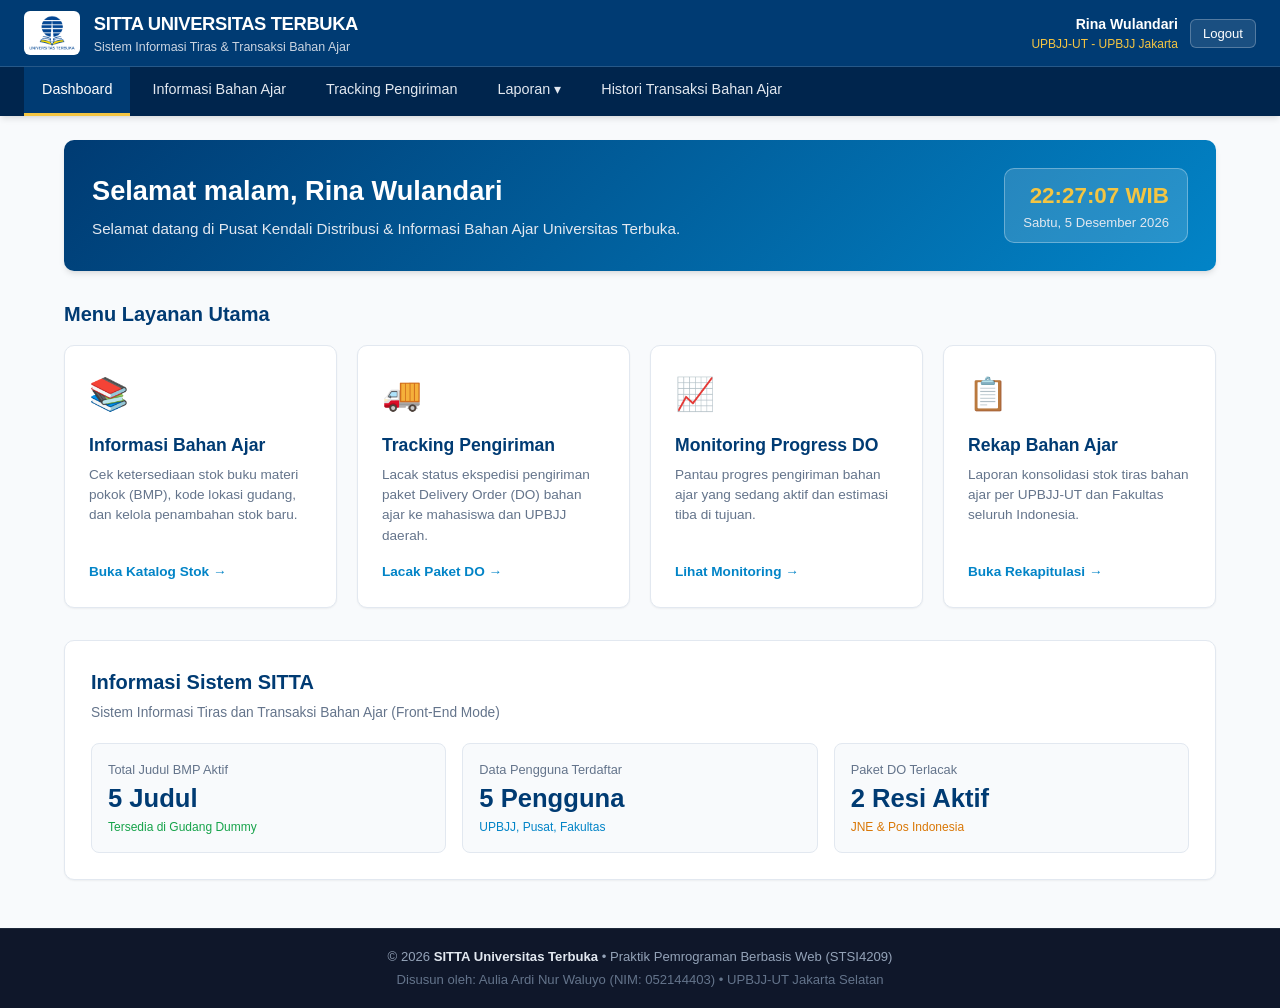
==== dashboard.html @ 4d26fff1 "feat: complete Tugas Praktik 1 STSI4209 SITTA UT front-end" ====
<!DOCTYPE html>
<html lang="id">
<head>
  <meta charset="UTF-8">
  <meta name="viewport" content="width=device-width, initial-scale=1.0">
  <title>Dashboard - SITTA Universitas Terbuka</title>
  <link rel="stylesheet" href="css/style.css">
</head>
<body>

  <!-- Site Header -->
  <header class="site-header">
    <div class="header-top">
      <a href="dashboard.html" class="brand-wrapper">
        <img src="assets/logo-ut.png" alt="Logo UT" class="brand-logo">
        <div>
          <div class="brand-title">SITTA UNIVERSITAS TERBUKA</div>
          <div class="brand-subtitle">Sistem Informasi Tiras &amp; Transaksi Bahan Ajar</div>
        </div>
      </a>

      <div class="user-badge">
        <div class="user-info">
          <div class="user-name" id="headerUserName">Memuat...</div>
          <div class="user-role" id="headerUserRole">User</div>
        </div>
        <button id="btnLogout" class="btn-logout" title="Keluar dari sistem">Logout</button>
      </div>
    </div>

    <!-- Navigation Bar Utama -->
    <nav class="navbar" aria-label="Navigasi Utama">
      <ul class="nav-list">
        <li class="nav-item">
          <a href="dashboard.html" class="nav-link active">Dashboard</a>
        </li>
        <li class="nav-item">
          <a href="stok.html" class="nav-link">Informasi Bahan Ajar</a>
        </li>
        <li class="nav-item">
          <a href="tracking.html" class="nav-link">Tracking Pengiriman</a>
        </li>
        <li class="nav-item has-dropdown">
          <a href="#" class="nav-link" id="navLaporan" onclick="return false;">Laporan &#9662;</a>
          <div class="dropdown-menu">
            <a href="#" class="dropdown-item" onclick="showCustomAlert('Fitur Monitoring Progress DO Bahan Ajar menampilkan rekapitulasi pengiriman bahan ajar antar UPBJJ.', 'Monitoring Progress DO', '📊'); return false;">
              Monitoring Progress DO Bahan Ajar
            </a>
            <a href="#" class="dropdown-item" onclick="showCustomAlert('Fitur Rekap Bahan Ajar menyajikan data perputaran sirkulasi buku ajar per semester.', 'Rekap Bahan Ajar', '📑'); return false;">
              Rekap Bahan Ajar
            </a>
          </div>
        </li>
        <li class="nav-item">
          <a href="#" class="nav-link" onclick="showCustomAlert('Histori Transaksi Bahan Ajar memuat rekaman seluruh pesanan DO yang telah selesai dan diarsipkan.', 'Histori Transaksi', '🕒'); return false;">
            Histori Transaksi Bahan Ajar
          </a>
        </li>
      </ul>
    </nav>
  </header>

  <!-- Main Content -->
  <main class="main-container">
    
    <!-- Hero Greeting Berdasarkan Waktu Local Time -->
    <section class="greeting-hero">
      <div class="greeting-text">
        <h1 id="dashboardGreeting">Selamat Datang</h1>
        <p>Selamat datang di Pusat Kendali Distribusi &amp; Informasi Bahan Ajar Universitas Terbuka.</p>
      </div>
      <div class="greeting-time-badge">
        <div class="time-clock" id="liveClockTime">--:--:-- WIB</div>
        <div class="time-date" id="liveClockDate">Memuat tanggal...</div>
      </div>
    </section>

    <!-- Quick Navigation Cards Grid -->
    <section>
      <h2 class="section-title" style="margin-bottom: 16px;">Menu Layanan Utama</h2>
      <div class="dashboard-grid">
        
        <a href="stok.html" class="dash-card">
          <div class="dash-card-icon">📚</div>
          <h3 class="dash-card-title">Informasi Bahan Ajar</h3>
          <p class="dash-card-desc">Cek ketersediaan stok buku materi pokok (BMP), kode lokasi gudang, dan kelola penambahan stok baru.</p>
          <div class="dash-card-cta">Buka Katalog Stok &rarr;</div>
        </a>

        <a href="tracking.html" class="dash-card">
          <div class="dash-card-icon">🚚</div>
          <h3 class="dash-card-title">Tracking Pengiriman</h3>
          <p class="dash-card-desc">Lacak status ekspedisi pengiriman paket Delivery Order (DO) bahan ajar ke mahasiswa dan UPBJJ daerah.</p>
          <div class="dash-card-cta">Lacak Paket DO &rarr;</div>
        </a>

        <div class="dash-card" style="cursor: pointer;" onclick="showCustomAlert('Laporan Monitoring DO menyajikan status real-time pesanan yang sedang diproses di loket maupun transit ekspedisi.', 'Monitoring DO', '📊')">
          <div class="dash-card-icon">📈</div>
          <h3 class="dash-card-title">Monitoring Progress DO</h3>
          <p class="dash-card-desc">Pantau progres pengiriman bahan ajar yang sedang aktif dan estimasi tiba di tujuan.</p>
          <div class="dash-card-cta">Lihat Monitoring &rarr;</div>
        </div>

        <div class="dash-card" style="cursor: pointer;" onclick="showCustomAlert('Rekapitulasi Bahan Ajar merinci total stok masuk, stok terdistribusi, dan persentase serapan BMP semester ini.', 'Rekap Stok', '📦')">
          <div class="dash-card-icon">📋</div>
          <h3 class="dash-card-title">Rekap Bahan Ajar</h3>
          <p class="dash-card-desc">Laporan konsolidasi stok tiras bahan ajar per UPBJJ-UT dan Fakultas seluruh Indonesia.</p>
          <div class="dash-card-cta">Buka Rekapitulasi &rarr;</div>
        </div>

      </div>
    </section>

    <!-- Ringkasan Statistik Singkat -->
    <section class="card-section">
      <h2 class="section-title">Informasi Sistem SITTA</h2>
      <p class="section-subtitle">Sistem Informasi Tiras dan Transaksi Bahan Ajar (Front-End Mode)</p>
      
      <div style="display: grid; grid-template-columns: repeat(auto-fit, minmax(200px, 1fr)); gap: 16px; margin-top: 14px;">
        <div style="background: #F8FAFC; border: 1px solid #E2E8F0; padding: 16px; border-radius: 8px;">
          <div style="font-size: 0.8rem; color: #64748B;">Total Judul BMP Aktif</div>
          <div style="font-size: 1.6rem; font-weight: 700; color: var(--ut-primary);">5 Judul</div>
          <div style="font-size: 0.75rem; color: #16A34A;">Tersedia di Gudang Dummy</div>
        </div>
        <div style="background: #F8FAFC; border: 1px solid #E2E8F0; padding: 16px; border-radius: 8px;">
          <div style="font-size: 0.8rem; color: #64748B;">Data Pengguna Terdaftar</div>
          <div style="font-size: 1.6rem; font-weight: 700; color: var(--ut-primary);">5 Pengguna</div>
          <div style="font-size: 0.75rem; color: #0284C7;">UPBJJ, Pusat, Fakultas</div>
        </div>
        <div style="background: #F8FAFC; border: 1px solid #E2E8F0; padding: 16px; border-radius: 8px;">
          <div style="font-size: 0.8rem; color: #64748B;">Paket DO Terlacak</div>
          <div style="font-size: 1.6rem; font-weight: 700; color: var(--ut-primary);">2 Resi Aktif</div>
          <div style="font-size: 0.75rem; color: #D97706;">JNE &amp; Pos Indonesia</div>
        </div>
      </div>
    </section>

  </main>

  <!-- Modal Box: Custom Alert Box / Pop-up Feedback -->
  <div class="modal-overlay" id="modalAlert">
    <div class="modal-box" style="max-width: 400px;">
      <div class="modal-body alert-box">
        <div class="alert-icon" id="alertIcon">⚠️</div>
        <h3 id="alertTitle" style="color: var(--ut-primary); margin-bottom: 8px; font-size: 1.15rem;">Pemberitahuan</h3>
        <p class="alert-message" id="alertMessage">Pesan informasi</p>
        <button type="button" class="btn-primary btn-modal-close" style="width: 120px; margin: 0 auto; display: block;">OK</button>
      </div>
    </div>
  </div>

  <!-- Footer -->
  <footer class="site-footer">
    <p>&copy; 2026 <strong>SITTA Universitas Terbuka</strong> &bull; Praktik Pemrograman Berbasis Web (STSI4209)</p>
    <p style="margin-top: 4px; color: #64748B;">Disusun oleh: Aulia Ardi Nur Waluyo (NIM: 052144403) &bull; UPBJJ-UT Jakarta Selatan</p>
  </footer>

  <!-- Import JS -->
  <script src="js/data.js"></script>
  <script src="js/script.js"></script>
</body>
</html>
---- css/style.css ----
/* ==========================================================================
   STYLE.CSS - SITTA UNIVERSITAS TERBUKA
   Tugas Praktik 1 - STSI4209 Pemrograman Berbasis Web
   Mahasiswa: Aulia Ardi Nur Waluyo (NIM: 052144403)
   ========================================================================== */

:root {
  --ut-primary: #003B73;       /* Biru Khas UT */
  --ut-primary-dark: #00254D;
  --ut-accent: #F4C542;        /* Kuning Emas Khas UT */
  --ut-accent-hover: #E0B332;
  --bg-page: #F8FAFC;
  --bg-card: #FFFFFF;
  --text-main: #0F172A;
  --text-muted: #64748B;
  --border-color: #E2E8F0;
  --border-focus: #003B73;
  --success-bg: #DCFCE7;
  --success-text: #166534;
  --warning-bg: #FEF3C7;
  --warning-text: #92400E;
  --danger-bg: #FEE2E2;
  --danger-text: #991B1B;
  --info-bg: #E0F2FE;
  --info-text: #075985;
  --radius-sm: 6px;
  --radius-md: 10px;
  --radius-lg: 16px;
  --shadow-sm: 0 1px 2px rgba(0, 0, 0, 0.05);
  --shadow-md: 0 4px 6px -1px rgba(0, 0, 0, 0.1), 0 2px 4px -2px rgba(0, 0, 0, 0.05);
  --shadow-lg: 0 10px 15px -3px rgba(0, 0, 0, 0.1), 0 4px 6px -4px rgba(0, 0, 0, 0.05);
  --font-family: -apple-system, BlinkMacSystemFont, "Segoe UI", Roboto, Helvetica, Arial, sans-serif;
}

* {
  box-sizing: border-box;
  margin: 0;
  padding: 0;
}

body {
  font-family: var(--font-family);
  background-color: var(--bg-page);
  color: var(--text-main);
  line-height: 1.5;
  min-height: 100vh;
  display: flex;
  flex-direction: column;
}

/* ==========================================================================
   HEADER & NAVBAR
   ========================================================================== */
.site-header {
  background-color: var(--ut-primary);
  color: #FFFFFF;
  box-shadow: var(--shadow-md);
  position: sticky;
  top: 0;
  z-index: 100;
}

.header-top {
  border-bottom: 1px solid rgba(255, 255, 255, 0.15);
  padding: 10px 24px;
  display: flex;
  align-items: center;
  justify-content: space-between;
}

.brand-wrapper {
  display: flex;
  align-items: center;
  gap: 14px;
  text-decoration: none;
  color: #FFFFFF;
}

.brand-logo {
  height: 44px;
  width: auto;
  object-fit: contain;
  background-color: #FFFFFF;
  padding: 4px;
  border-radius: var(--radius-sm);
}

.brand-title {
  font-size: 1.15rem;
  font-weight: 700;
  letter-spacing: -0.02em;
}

.brand-subtitle {
  font-size: 0.78rem;
  color: #CBD5E1;
  font-weight: 400;
}

.user-badge {
  display: flex;
  align-items: center;
  gap: 12px;
  font-size: 0.88rem;
}

.user-info {
  text-align: right;
}

.user-name {
  font-weight: 600;
  color: #FFFFFF;
}

.user-role {
  font-size: 0.75rem;
  color: var(--ut-accent);
}

.btn-logout {
  background-color: rgba(255, 255, 255, 0.1);
  color: #FFFFFF;
  border: 1px solid rgba(255, 255, 255, 0.25);
  padding: 6px 12px;
  border-radius: var(--radius-sm);
  cursor: pointer;
  font-size: 0.82rem;
  text-decoration: none;
  transition: all 0.2s ease;
}

.btn-logout:hover {
  background-color: var(--danger-bg);
  color: var(--danger-text);
  border-color: var(--danger-text);
}

/* Navigation Bar */
.navbar {
  padding: 0 24px;
  background-color: var(--ut-primary-dark);
}

.nav-list {
  display: flex;
  list-style: none;
  gap: 4px;
}

.nav-item {
  position: relative;
}

.nav-link {
  display: block;
  padding: 12px 18px;
  color: #E2E8F0;
  text-decoration: none;
  font-size: 0.9rem;
  font-weight: 500;
  transition: background-color 0.2s, color 0.2s;
  cursor: pointer;
}

.nav-link:hover,
.nav-link.active {
  background-color: var(--ut-primary);
  color: #FFFFFF;
}

.nav-link.active {
  border-bottom: 3px solid var(--ut-accent);
}

/* Dropdown Menu */
.dropdown-menu {
  display: none;
  position: absolute;
  top: 100%;
  left: 0;
  min-width: 260px;
  background-color: #FFFFFF;
  box-shadow: var(--shadow-lg);
  border-radius: 0 0 var(--radius-sm) var(--radius-sm);
  overflow: hidden;
  z-index: 150;
  border: 1px solid var(--border-color);
}

.dropdown-item {
  display: block;
  padding: 10px 16px;
  color: var(--text-main);
  text-decoration: none;
  font-size: 0.86rem;
  border-bottom: 1px solid #F1F5F9;
  transition: background-color 0.15s;
}

.dropdown-item:last-child {
  border-bottom: none;
}

.dropdown-item:hover {
  background-color: var(--ut-accent);
  color: #000000;
  font-weight: 600;
}

.nav-item.has-dropdown:hover .dropdown-menu,
.nav-item.has-dropdown:focus-within .dropdown-menu {
  display: block;
}

/* ==========================================================================
   CONTAINER & LAYOUT
   ========================================================================== */
.main-container {
  flex: 1;
  max-width: 1200px;
  width: 100%;
  margin: 0 auto;
  padding: 24px;
}

/* Footer */
.site-footer {
  background-color: #0F172A;
  color: #94A3B8;
  padding: 18px 24px;
  text-align: center;
  font-size: 0.82rem;
  border-top: 1px solid #1E293B;
  margin-top: auto;
}

.site-footer strong {
  color: #E2E8F0;
}

/* ==========================================================================
   LOGIN PAGE
   ========================================================================== */
.login-body {
  background: linear-gradient(135deg, #00254D 0%, #003B73 50%, #0F172A 100%);
  display: flex;
  align-items: center;
  justify-content: center;
  min-height: 100vh;
  padding: 20px;
}

.login-card {
  background: #FFFFFF;
  width: 100%;
  max-width: 440px;
  padding: 36px 32px;
  border-radius: var(--radius-lg);
  box-shadow: 0 20px 25px -5px rgba(0, 0, 0, 0.25), 0 8px 10px -6px rgba(0, 0, 0, 0.2);
  border-top: 6px solid var(--ut-accent);
}

.login-header {
  text-align: center;
  margin-bottom: 28px;
}

.login-logo {
  height: 60px;
  width: auto;
  margin-bottom: 12px;
}

.login-title {
  font-size: 1.45rem;
  font-weight: 700;
  color: var(--ut-primary);
}

.login-subtitle {
  font-size: 0.86rem;
  color: var(--text-muted);
  margin-top: 4px;
}

.form-group {
  margin-bottom: 20px;
  text-align: left;
}

.form-label {
  display: block;
  font-size: 0.85rem;
  font-weight: 600;
  margin-bottom: 6px;
  color: #334155;
}

.form-input {
  width: 100%;
  padding: 11px 14px;
  font-size: 0.95rem;
  border: 1.5px solid var(--border-color);
  border-radius: var(--radius-sm);
  background-color: #FFFFFF;
  color: var(--text-main);
  transition: border-color 0.2s, box-shadow 0.2s;
  outline: none;
}

.form-input:focus {
  border-color: var(--border-focus);
  box-shadow: 0 0 0 3px rgba(0, 59, 115, 0.15);
}

.login-meta {
  display: flex;
  justify-content: flex-end;
  margin-top: -10px;
  margin-bottom: 20px;
}

.link-btn {
  background: none;
  border: none;
  color: #0284C7;
  font-size: 0.85rem;
  font-weight: 500;
  cursor: pointer;
  text-decoration: underline;
  padding: 0;
}

.link-btn:hover {
  color: var(--ut-primary);
}

.btn-primary {
  width: 100%;
  background-color: var(--ut-accent);
  color: #000000;
  font-weight: 700;
  font-size: 1rem;
  padding: 12px;
  border: none;
  border-radius: var(--radius-sm);
  cursor: pointer;
  box-shadow: var(--shadow-sm);
  transition: all 0.2s ease;
}

.btn-primary:hover {
  background-color: var(--ut-accent-hover);
  transform: translateY(-1px);
  box-shadow: var(--shadow-md);
}

.login-footer-links {
  text-align: center;
  margin-top: 24px;
  font-size: 0.88rem;
  color: var(--text-muted);
}

.dummy-hint {
  margin-top: 24px;
  padding: 12px;
  background-color: #F1F5F9;
  border-radius: var(--radius-sm);
  font-size: 0.78rem;
  color: #475569;
}

.dummy-hint strong {
  display: block;
  margin-bottom: 4px;
  color: #1E293B;
}

/* ==========================================================================
   DASHBOARD COMPONENTS
   ========================================================================== */
.greeting-hero {
  background: linear-gradient(135deg, var(--ut-primary) 0%, #0284C7 100%);
  color: #FFFFFF;
  padding: 28px;
  border-radius: var(--radius-md);
  box-shadow: var(--shadow-md);
  margin-bottom: 28px;
  display: flex;
  justify-content: space-between;
  align-items: center;
  flex-wrap: wrap;
  gap: 16px;
}

.greeting-text h1 {
  font-size: 1.7rem;
  font-weight: 800;
  margin-bottom: 6px;
  color: #FFFFFF;
}

.greeting-text p {
  color: #E2E8F0;
  font-size: 0.95rem;
}

.greeting-time-badge {
  background: rgba(255, 255, 255, 0.15);
  border: 1px solid rgba(255, 255, 255, 0.3);
  padding: 10px 18px;
  border-radius: var(--radius-md);
  text-align: right;
}

.time-clock {
  font-size: 1.4rem;
  font-weight: 700;
  color: var(--ut-accent);
}

.time-date {
  font-size: 0.82rem;
  color: #E2E8F0;
}

/* Dashboard Grid Cards */
.dashboard-grid {
  display: grid;
  grid-template-columns: repeat(auto-fit, minmax(260px, 1fr));
  gap: 20px;
  margin-bottom: 32px;
}

.dash-card {
  background: var(--bg-card);
  padding: 24px;
  border-radius: var(--radius-md);
  border: 1px solid var(--border-color);
  box-shadow: var(--shadow-sm);
  text-decoration: none;
  color: inherit;
  transition: all 0.2s ease;
  display: flex;
  flex-direction: column;
}

.dash-card:hover {
  transform: translateY(-4px);
  box-shadow: var(--shadow-lg);
  border-color: var(--ut-accent);
}

.dash-card-icon {
  font-size: 2rem;
  margin-bottom: 14px;
}

.dash-card-title {
  font-size: 1.1rem;
  font-weight: 700;
  color: var(--ut-primary);
  margin-bottom: 6px;
}

.dash-card-desc {
  font-size: 0.85rem;
  color: var(--text-muted);
  flex: 1;
}

.dash-card-cta {
  margin-top: 16px;
  font-size: 0.85rem;
  font-weight: 600;
  color: #0284C7;
  display: flex;
  align-items: center;
  gap: 6px;
}

/* ==========================================================================
   TRACKING PAGE COMPONENTS
   ========================================================================== */
.card-section {
  background: var(--bg-card);
  border: 1px solid var(--border-color);
  border-radius: var(--radius-md);
  padding: 26px;
  margin-bottom: 24px;
  box-shadow: var(--shadow-sm);
}

.section-title {
  font-size: 1.25rem;
  font-weight: 700;
  color: var(--ut-primary);
  margin-bottom: 6px;
}

.section-subtitle {
  font-size: 0.86rem;
  color: var(--text-muted);
  margin-bottom: 20px;
}

.search-bar-row {
  display: flex;
  gap: 12px;
  align-items: center;
  max-width: 600px;
}

.search-bar-row .form-input {
  flex: 1;
}

.search-bar-row .btn-search {
  background-color: var(--ut-accent);
  color: #000000;
  font-weight: 700;
  padding: 11px 24px;
  border: none;
  border-radius: var(--radius-sm);
  cursor: pointer;
  transition: background-color 0.2s;
}

.search-bar-row .btn-search:hover {
  background-color: var(--ut-accent-hover);
}

/* Tracking Result Card */
.tracking-header-card {
  background: linear-gradient(135deg, #003B73 0%, #1E3A8A 100%);
  color: #FFFFFF;
  padding: 22px;
  border-radius: var(--radius-md);
  margin-bottom: 24px;
}

.tracking-header-top {
  display: flex;
  justify-content: space-between;
  align-items: center;
  flex-wrap: wrap;
  gap: 12px;
  border-bottom: 1px solid rgba(255, 255, 255, 0.2);
  padding-bottom: 14px;
  margin-bottom: 16px;
}

.tracking-do-number {
  font-size: 1.2rem;
  font-weight: 700;
  letter-spacing: 0.05em;
  color: var(--ut-accent);
}

.status-badge {
  display: inline-block;
  padding: 5px 14px;
  border-radius: 9999px;
  font-size: 0.82rem;
  font-weight: 700;
  text-transform: uppercase;
  letter-spacing: 0.03em;
}

.status-badge.in-transit {
  background-color: var(--warning-bg);
  color: var(--warning-text);
}

.status-badge.delivered {
  background-color: var(--success-bg);
  color: var(--success-text);
}

.tracking-info-grid {
  display: grid;
  grid-template-columns: repeat(auto-fit, minmax(180px, 1fr));
  gap: 14px;
}

.info-item-label {
  font-size: 0.75rem;
  color: #93C5FD;
  text-transform: uppercase;
}

.info-item-value {
  font-size: 0.95rem;
  font-weight: 600;
  color: #FFFFFF;
}

/* Visual Progress Stepper */
.progress-stepper {
  display: flex;
  justify-content: space-between;
  position: relative;
  margin: 36px 0 28px;
}

.progress-stepper::before {
  content: "";
  position: absolute;
  top: 15px;
  left: 20px;
  right: 20px;
  height: 4px;
  background-color: #E2E8F0;
  z-index: 1;
}

.progress-stepper-fill {
  position: absolute;
  top: 15px;
  left: 20px;
  height: 4px;
  background-color: var(--ut-accent);
  z-index: 2;
  transition: width 0.4s ease;
}

.step-item {
  position: relative;
  z-index: 3;
  display: flex;
  flex-direction: column;
  align-items: center;
  text-align: center;
  width: 90px;
}

.step-node {
  width: 32px;
  height: 32px;
  border-radius: 50%;
  background-color: #FFFFFF;
  border: 3px solid #CBD5E1;
  display: flex;
  align-items: center;
  justify-content: center;
  font-size: 0.78rem;
  font-weight: 700;
  color: var(--text-muted);
  margin-bottom: 8px;
}

.step-item.active .step-node {
  background-color: var(--ut-accent);
  border-color: var(--ut-primary);
  color: #000000;
}

.step-item.completed .step-node {
  background-color: #16A34A;
  border-color: #16A34A;
  color: #FFFFFF;
}

.step-label {
  font-size: 0.75rem;
  color: var(--text-muted);
  font-weight: 500;
}

.step-item.active .step-label,
.step-item.completed .step-label {
  color: var(--text-main);
  font-weight: 700;
}

/* Timeline Perjalanan Paket */
.timeline-title {
  font-size: 1.1rem;
  font-weight: 700;
  margin-bottom: 18px;
  color: var(--ut-primary);
  border-bottom: 2px solid var(--border-color);
  padding-bottom: 8px;
}

.timeline-list {
  position: relative;
  padding-left: 28px;
  list-style: none;
}

.timeline-list::before {
  content: "";
  position: absolute;
  top: 4px;
  left: 10px;
  bottom: 10px;
  width: 2px;
  background-color: var(--ut-accent);
}

.timeline-item {
  position: relative;
  margin-bottom: 20px;
}

.timeline-item::before {
  content: "";
  position: absolute;
  left: -23px;
  top: 4px;
  width: 12px;
  height: 12px;
  border-radius: 50%;
  background-color: var(--ut-primary);
  border: 2px solid var(--ut-accent);
}

.timeline-time {
  font-size: 0.78rem;
  color: var(--text-muted);
  font-weight: 600;
  margin-bottom: 3px;
}

.timeline-desc {
  font-size: 0.9rem;
  color: var(--text-main);
}

/* ==========================================================================
   STOK BAHAN AJAR (STOK.HTML)
   ========================================================================== */
.table-actions-bar {
  display: flex;
  justify-content: space-between;
  align-items: center;
  flex-wrap: wrap;
  gap: 12px;
  margin-bottom: 18px;
}

.table-responsive {
  width: 100%;
  overflow-x: auto;
  border: 1px solid var(--border-color);
  border-radius: var(--radius-sm);
}

.data-table {
  width: 100%;
  border-collapse: collapse;
  text-align: left;
  font-size: 0.88rem;
}

.data-table th {
  background-color: var(--ut-primary);
  color: #FFFFFF;
  padding: 12px 14px;
  font-weight: 600;
  white-space: nowrap;
}

.data-table td {
  padding: 12px 14px;
  border-bottom: 1px solid var(--border-color);
  vertical-align: middle;
}

.data-table tbody tr:hover {
  background-color: #F8FAFC;
}

.book-cover-cell {
  width: 48px;
  height: 64px;
  object-fit: cover;
  border-radius: 4px;
  box-shadow: var(--shadow-sm);
  background-color: #E2E8F0;
  border: 1px solid #CBD5E1;
}

.stock-pill {
  display: inline-block;
  padding: 3px 10px;
  border-radius: 12px;
  font-weight: 700;
  font-size: 0.82rem;
}

.stock-high {
  background-color: var(--success-bg);
  color: var(--success-text);
}

.stock-med {
  background-color: var(--warning-bg);
  color: var(--warning-text);
}

.stock-low {
  background-color: var(--danger-bg);
  color: var(--danger-text);
}

.btn-add-stock {
  background-color: var(--ut-primary);
  color: #FFFFFF;
  font-weight: 600;
  padding: 9px 18px;
  border: none;
  border-radius: var(--radius-sm);
  cursor: pointer;
  display: inline-flex;
  align-items: center;
  gap: 6px;
  transition: background-color 0.2s;
}

.btn-add-stock:hover {
  background-color: var(--ut-primary-dark);
}

/* ==========================================================================
   MODAL BOX & POP-UP
   ========================================================================== */
.modal-overlay {
  display: none;
  position: fixed;
  top: 0;
  left: 0;
  width: 100vw;
  height: 100vh;
  background-color: rgba(15, 23, 42, 0.6);
  backdrop-filter: blur(2px);
  z-index: 1000;
  align-items: center;
  justify-content: center;
  padding: 20px;
}

.modal-overlay.show {
  display: flex;
}

.modal-box {
  background: #FFFFFF;
  width: 100%;
  max-width: 500px;
  border-radius: var(--radius-md);
  box-shadow: 0 25px 50px -12px rgba(0, 0, 0, 0.25);
  border-top: 5px solid var(--ut-primary);
  overflow: hidden;
  animation: modalFadeIn 0.2s ease-out;
}

@keyframes modalFadeIn {
  from {
    opacity: 0;
    transform: translateY(-15px) scale(0.97);
  }
  to {
    opacity: 1;
    transform: translateY(0) scale(1);
  }
}

.modal-header {
  padding: 16px 20px;
  display: flex;
  align-items: center;
  justify-content: space-between;
  border-bottom: 1px solid var(--border-color);
}

.modal-title {
  font-size: 1.15rem;
  font-weight: 700;
  color: var(--ut-primary);
}

.modal-close {
  background: none;
  border: none;
  font-size: 1.4rem;
  line-height: 1;
  color: var(--text-muted);
  cursor: pointer;
}

.modal-close:hover {
  color: var(--text-main);
}

.modal-body {
  padding: 20px;
  max-height: 75vh;
  overflow-y: auto;
}

.modal-footer {
  padding: 14px 20px;
  background-color: #F8FAFC;
  border-top: 1px solid var(--border-color);
  display: flex;
  justify-content: flex-end;
  gap: 10px;
}

.btn-secondary {
  background-color: #E2E8F0;
  color: #334155;
  border: none;
  padding: 8px 16px;
  border-radius: var(--radius-sm);
  font-weight: 600;
  cursor: pointer;
  transition: background-color 0.15s;
}

.btn-secondary:hover {
  background-color: #CBD5E1;
}

/* Custom Alert / Notification Modal */
.alert-box {
  text-align: center;
  padding: 24px 20px;
}

.alert-icon {
  font-size: 2.8rem;
  margin-bottom: 12px;
}

.alert-message {
  font-size: 1rem;
  color: var(--text-main);
  margin-bottom: 18px;
}

/* Responsive adjustments */
@media (max-width: 768px) {
  .header-top {
    flex-direction: column;
    gap: 12px;
    align-items: flex-start;
  }
  .user-badge {
    align-self: flex-end;
  }
  .nav-list {
    flex-wrap: wrap;
  }
  .nav-link {
    padding: 10px 12px;
    font-size: 0.85rem;
  }
  .progress-stepper {
    flex-wrap: wrap;
    gap: 16px;
  }
  .progress-stepper::before,
  .progress-stepper-fill {
    display: none;
  }
  .step-item {
    width: 45%;
    flex-direction: row;
    gap: 10px;
    text-align: left;
  }
}
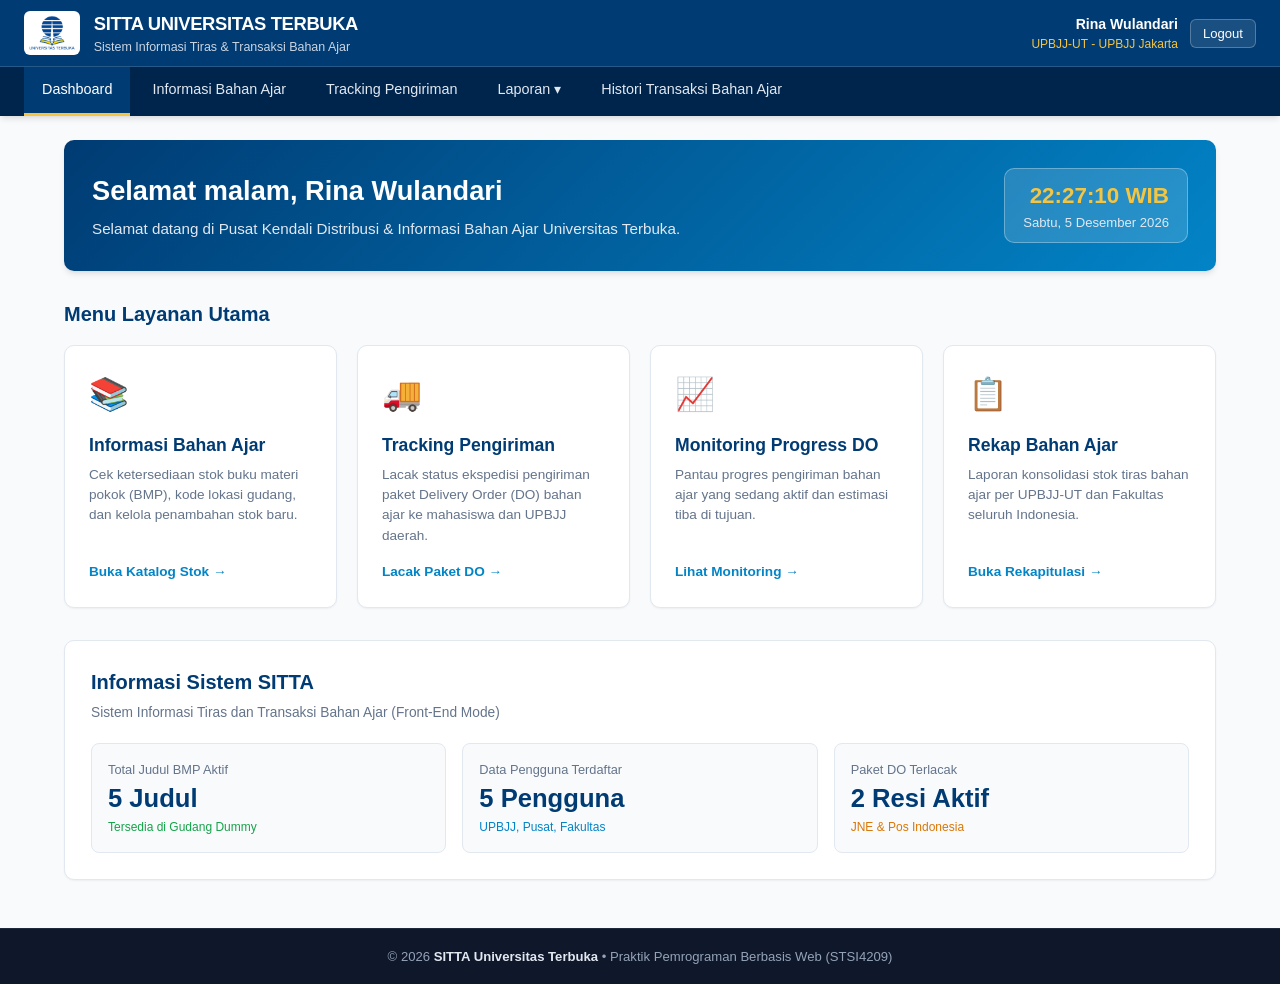
==== commit 7dd3a3bb: "chore: remove student personal identity from web frontend and readme" ====
--- a/dashboard.html
+++ b/dashboard.html
@@ -152,7 +152,6 @@
   <!-- Footer -->
   <footer class="site-footer">
     <p>&copy; 2026 <strong>SITTA Universitas Terbuka</strong> &bull; Praktik Pemrograman Berbasis Web (STSI4209)</p>
-    <p style="margin-top: 4px; color: #64748B;">Disusun oleh: Aulia Ardi Nur Waluyo (NIM: 052144403) &bull; UPBJJ-UT Jakarta Selatan</p>
   </footer>
 
   <!-- Import JS -->
--- a/css/style.css
+++ b/css/style.css
@@ -1,7 +1,6 @@
 /* ==========================================================================
    STYLE.CSS - SITTA UNIVERSITAS TERBUKA
    Tugas Praktik 1 - STSI4209 Pemrograman Berbasis Web
-   Mahasiswa: Aulia Ardi Nur Waluyo (NIM: 052144403)
    ========================================================================== */
 
 :root {
